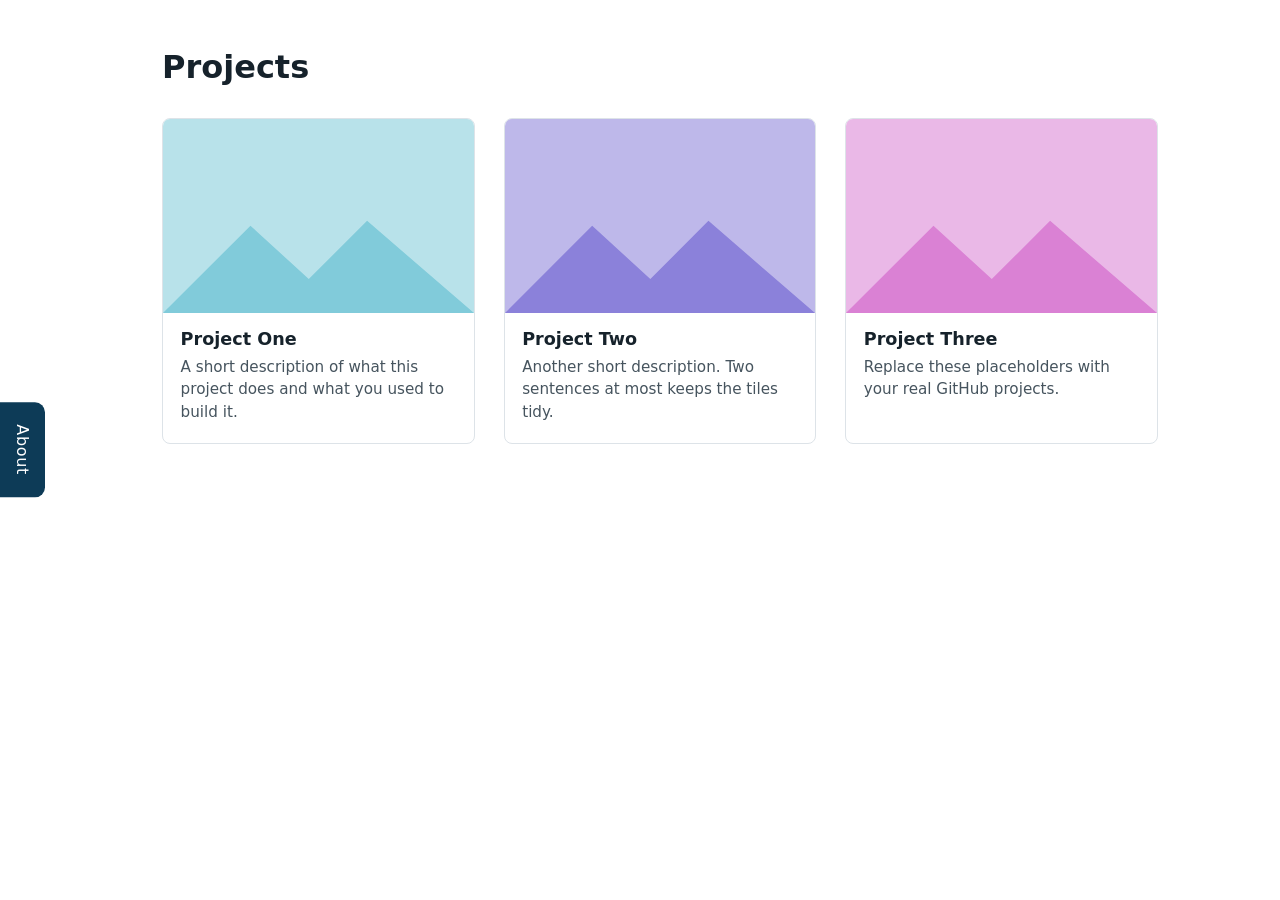
==== projects.html @ 584fd8d9 "first commit" ====
<!doctype html>
<html lang="en">
<head>
  <meta charset="utf-8">
  <meta name="viewport" content="width=device-width, initial-scale=1">
  <title>Projects</title>
  <link rel="stylesheet" href="static/css/style.css">
</head>
<body class="page-projects">

  <!-- Side tab back to the About page -->
  <a class="side-tab" href="index.html">About</a>

  <main class="projects-wrap">
    <h1>Projects</h1>
    <!-- Tiles are generated from the PROJECTS list in static/js/projects.js -->
    <section id="project-grid" class="grid"></section>
  </main>

  <script src="static/js/projects.js"></script>
</body>
</html>
---- static/css/style.css ----
/* =====================================================
   FONT SETTINGS: change fonts here
   ===================================================== */
:root {
  --about-font: Georgia, "Times New Roman", serif;               /* <<< About page blurb font */
  --ui-font: system-ui, -apple-system, "Segoe UI", sans-serif;   /* tabs, project titles, etc. */

  --navy: #0d3b57;
  --ink: #16222b;
}

* { box-sizing: border-box; }
html, body { margin: 0; height: 100%; }
body { font-family: var(--ui-font); color: var(--ink); }

/* ---------- Side tab (shared by both pages) ---------- */
.side-tab {
  position: fixed;
  left: 0;
  top: 50%;
  transform: translateY(-50%);
  z-index: 100;
  writing-mode: vertical-rl;
  padding: 1.4rem 0.8rem;
  background: var(--navy);
  color: #fff;
  text-decoration: none;
  font-size: 1rem;
  letter-spacing: 0.04em;
  border-radius: 0 10px 10px 0;
  transition: padding 0.2s;
}
.side-tab:hover, .side-tab:focus-visible { padding-left: 1.2rem; padding-right: 1.2rem; outline: none; }
.side-tab:focus-visible { box-shadow: 0 0 0 3px #fff, 0 0 0 5px var(--navy); }

/* ---------- About page ---------- */
.page-about { overflow: hidden; background: #1f6f9a; }

#sea-canvas { position: fixed; inset: 0; width: 100%; height: 100%; }
#sea-pictures { position: fixed; inset: 0; overflow: hidden; pointer-events: none; }

.sea-pic {
  position: absolute;
  top: 0; left: 0;
  object-fit: cover;
  border: 4px solid #fff;
  border-radius: 6px;
  box-shadow: 0 6px 14px rgba(5, 40, 60, 0.35);
  will-change: transform;
}

.about-card {
  position: fixed;
  top: 50%; left: 50%;
  transform: translate(-50%, -50%);
  z-index: 50;                      /* above the pictures */
  width: min(560px, calc(100vw - 6rem));
  padding: 2.2rem 2.4rem;
  background: rgba(255, 255, 255, 0.92);
  border-radius: 14px;
  box-shadow: 0 10px 40px rgba(5, 40, 60, 0.35);
  font-family: var(--about-font);   /* <<< the blurb uses the font set at the top */
}
.about-card h1 { margin: 0 0 0.8rem; font-size: 2.2rem; font-weight: normal; }
.about-card p  { margin: 0; font-size: 1.15rem; line-height: 1.65; }

/* ---------- Projects page ---------- */
.page-projects { background: #fff; }   /* change this later to restyle the page */

.projects-wrap { max-width: 1100px; margin: 0 auto; padding: 3rem 2rem 4rem 4.5rem; }
.projects-wrap h1 { margin: 0 0 2rem; font-size: 2rem; }

.grid { display: grid; grid-template-columns: repeat(auto-fill, minmax(260px, 1fr)); gap: 1.8rem; }

.tile {
  display: block;
  color: inherit;
  text-decoration: none;
  border: 1px solid #dde3e8;
  border-radius: 8px;
  overflow: hidden;
  background: #fff;
  transition: border-color 0.15s;
}
.tile:hover, .tile:focus-visible { border-color: var(--navy); outline: none; }
.tile img { display: block; width: 100%; aspect-ratio: 16 / 10; object-fit: cover; }
.tile-body { padding: 1rem 1.1rem 1.2rem; }
.tile h2 { margin: 0 0 0.4rem; font-size: 1.1rem; }
.tile p  { margin: 0; font-size: 0.95rem; line-height: 1.5; color: #46545e; }

@media (max-width: 600px) {
  .projects-wrap { padding: 2rem 1rem 3rem 3.2rem; }
  .about-card { padding: 1.4rem; width: calc(100vw - 4.5rem); }
}
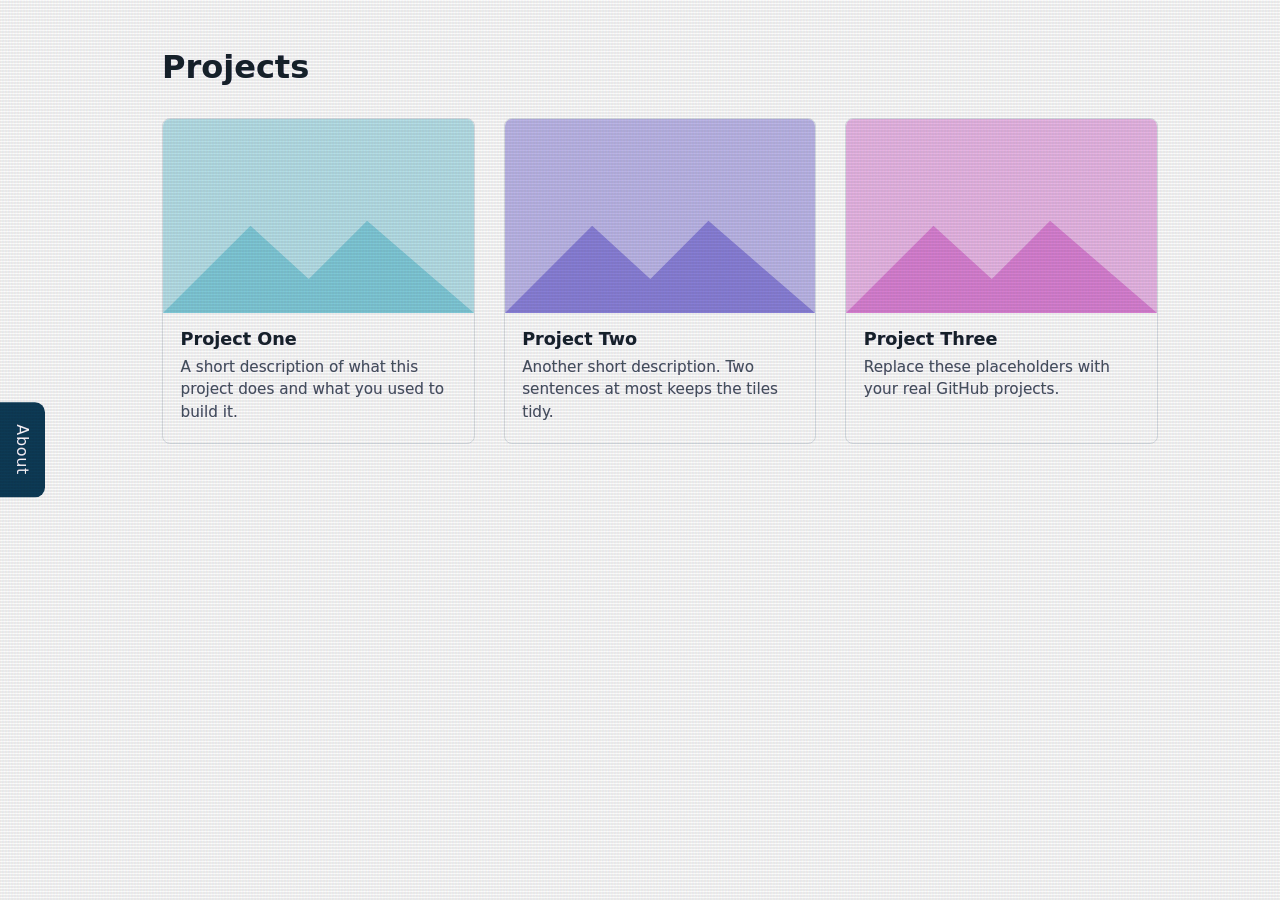
==== commit 9c9eb7fc: "added cathode ray effect and moving pictures" ====
--- a/projects.html
+++ b/projects.html
@@ -5,6 +5,7 @@
   <meta name="viewport" content="width=device-width, initial-scale=1">
   <title>Projects</title>
   <link rel="stylesheet" href="static/css/style.css">
+  <script src="static/js/page-transition.js"></script>
 </head>
 <body class="page-projects">
 
--- a/static/css/style.css
+++ b/static/css/style.css
@@ -11,7 +11,46 @@
 
 * { box-sizing: border-box; }
 html, body { margin: 0; height: 100%; }
-body { font-family: var(--ui-font); color: var(--ink); }
+body {
+  font-family: var(--ui-font);
+  color: var(--ink);
+  text-shadow: 0.25px 0 rgba(0, 30, 255, 0.18), -0.25px 0 rgba(255, 0, 80, 0.12);
+}
+body::before {
+  content: "";
+  position: fixed;
+  inset: 0;
+  z-index: 200;
+  pointer-events: none;
+  opacity: 0.5;
+  background-image:
+    linear-gradient(to bottom, transparent 50%, rgba(10, 18, 20, 0.13) 50%),
+    linear-gradient(90deg, rgba(255, 0, 0, 0.07), rgba(0, 255, 0, 0.025), rgba(0, 0, 255, 0.07));
+  background-size: 100% 3px, 3px 100%;
+  mix-blend-mode: multiply;
+}
+body::after {
+  content: "";
+  position: fixed;
+  inset: 0;
+  z-index: 201;
+  pointer-events: none;
+  opacity: 0.1;
+  background-color: rgba(18, 16, 16, 0.08);
+  background-image: url("data:image/svg+xml,%3Csvg xmlns='http://www.w3.org/2000/svg' viewBox='0 0 160 160'%3E%3Cfilter id='n'%3E%3CfeTurbulence type='fractalNoise' baseFrequency='.82' numOctaves='3' stitchTiles='stitch'/%3E%3C/filter%3E%3Crect width='100%25' height='100%25' filter='url(%23n)' opacity='.55'/%3E%3C/svg%3E");
+  background-size: 160px 160px;
+  mix-blend-mode: multiply;
+  animation: crt-flicker 0.18s steps(2, end) infinite;
+}
+
+@keyframes crt-flicker {
+  0%, 100% { opacity: 0.08; }
+  50% { opacity: 0.14; }
+}
+
+@media (prefers-reduced-motion: reduce) {
+  body::after { animation: none; opacity: 0.1; }
+}
 
 /* ---------- Side tab (shared by both pages) ---------- */
 .side-tab {
@@ -33,11 +72,62 @@
 .side-tab:hover, .side-tab:focus-visible { padding-left: 1.2rem; padding-right: 1.2rem; outline: none; }
 .side-tab:focus-visible { box-shadow: 0 0 0 3px #fff, 0 0 0 5px var(--navy); }
 
+.page-pull {
+  position: fixed;
+  inset: 0;
+  z-index: 1000;
+  background: var(--navy);
+  pointer-events: none;
+  will-change: clip-path;
+}
+.page-pull-handle {
+  z-index: 1001;
+  pointer-events: none;
+  transition: none;
+  will-change: transform, opacity;
+}
+html.page-pull-enter::after {
+  content: "";
+  position: fixed;
+  inset: 0;
+  z-index: 1000;
+  background: var(--navy);
+  pointer-events: none;
+  animation: page-pull-arrive 540ms ease-out forwards;
+}
+@keyframes page-pull-arrive {
+  from { opacity: 1; }
+  to { opacity: 0; }
+}
+
 /* ---------- About page ---------- */
-.page-about { overflow: hidden; background: #1f6f9a; }
+.page-about { overflow: hidden; background: #fff; }
 
-#sea-canvas { position: fixed; inset: 0; width: 100%; height: 100%; }
-#sea-pictures { position: fixed; inset: 0; overflow: hidden; pointer-events: none; }
+#wind-lines, #sea-pictures { position: fixed; inset: 0; overflow: hidden; pointer-events: none; }
+#wind-lines { z-index: 1; }
+#sea-pictures { z-index: 2; }
+
+.wind-streak {
+  position: absolute;
+  left: 0;
+  width: clamp(220px, 32vw, 360px);
+  height: auto;
+  overflow: visible;
+  opacity: 0;
+  animation: wind-sweep 8s ease-in-out infinite;
+}
+.wind-streak path {
+  fill: none;
+  stroke: rgba(36, 82, 105, 0.58);
+  stroke-width: 2.2;
+  stroke-linecap: round;
+}
+@keyframes wind-sweep {
+  0% { opacity: 0; transform: translate3d(-10vw, 0, 0) rotate(-5deg) scale(0.82); }
+  18% { opacity: 0.8; }
+  78% { opacity: 0.55; }
+  100% { opacity: 0; transform: translate3d(110vw, -2vh, 0) rotate(5deg) scale(1.08); }
+}
 
 .sea-pic {
   position: absolute;
@@ -92,3 +182,7 @@
   .projects-wrap { padding: 2rem 1rem 3rem 3.2rem; }
   .about-card { padding: 1.4rem; width: calc(100vw - 4.5rem); }
 }
+
+@media (prefers-reduced-motion: reduce) {
+  .wind-streak { display: none; }
+}
